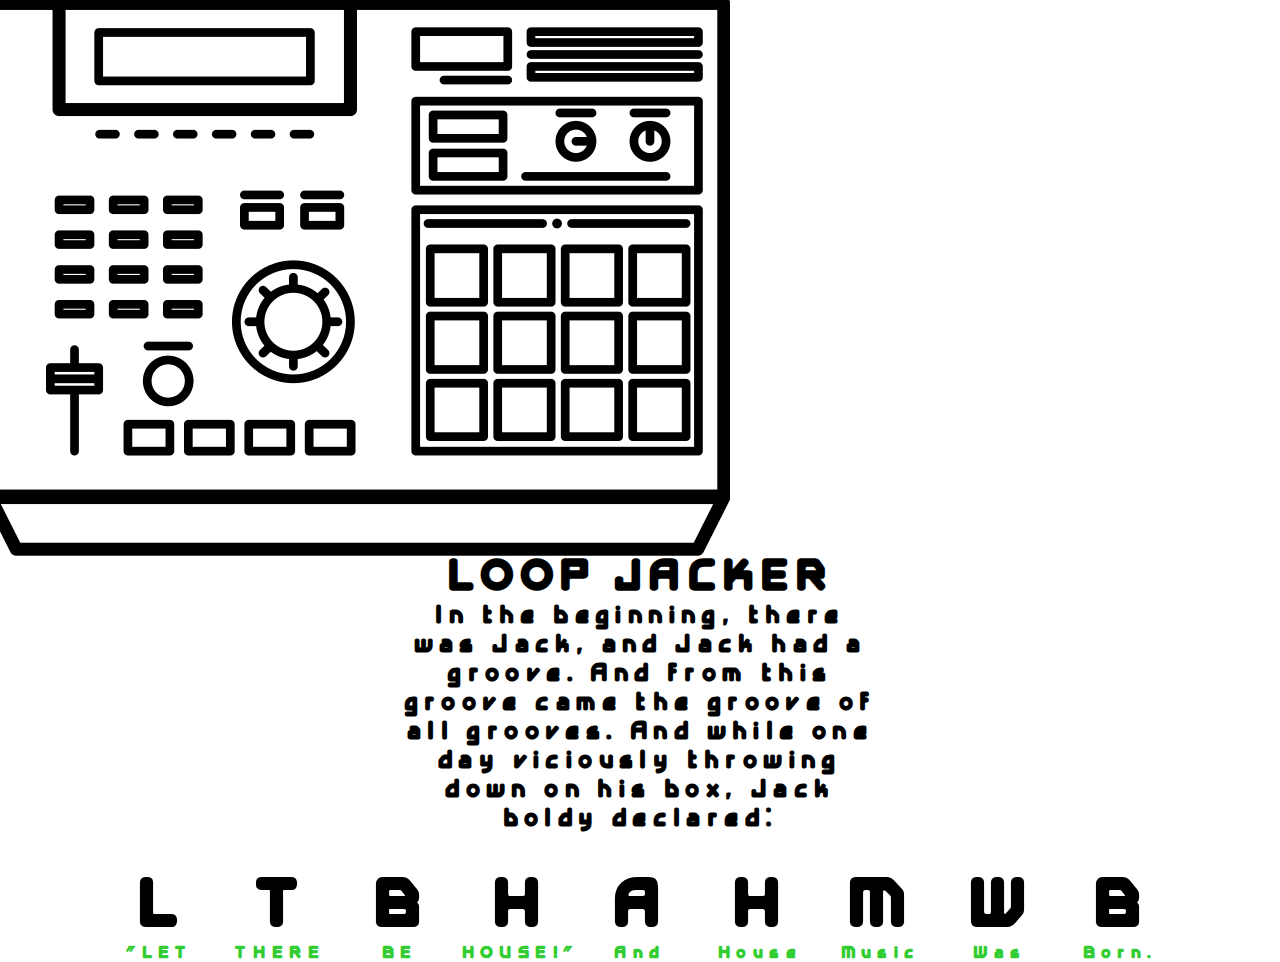
==== loopJacker.html @ 61c23fe3 "Uploaded Loop Jacker files from DJ-STUDIO" ====
<!DOCTYPE html>
<html lang="en">
<head>
    <meta charset="UTF-8">
    <meta name="viewport" content="width=device-width, initial-scale=1.0">
    <title>DJ | Loop Jacker</title>
    <link rel="stylesheet" href="style.css">
  </head>
<body>
    <h1>LOOP JACKER</h1>
    <p style="color: black; font-size: 25px; margin-right: 400px; margin-left: 400px; margin-bottom: 20px;">In the beginning, there was Jack, and Jack had a groove. And from this groove came the groove of all grooves. And while one day viciously throwing down on his box, Jack boldy declared:
        </p>


    <div class="container" style="margin-top: 50px;">
      
      <a href="index.html">
      <img class="heroImage" src="images/cropLogo.png" alt="AKAI MPC"></a>
            
          
          
        <div class="name" id="76">
            <h2>L</h2>
            <h3>"LET</h3>
        </div>
        <div class="name" id="84">
            <h2>T</h2>
            <h3>THERE</h3>
        </div>
        <div class="name" id="66">
            <h2>B</h2>
            <h3>BE</h3>
        </div>
        <div class="name" id="72">
            <h2>H</h2>
            <h3>HOUSE!"</h3>
        </div>
        <div class="name" id="65">
            <h2>A</h2>
            <h3>And </h3>
        </div>
        <div class="name" id="72">
            <h2>H</h2>
            <h3>House</h3>
        </div>
        <div class="name" id="77">
            <h2>M</h2>
            <h3>Music</h3>
        </div>
        <div class="name" id="87">
            <h2>W</h2>
            <h3>Was</h3>
        </div>
        <div class="name" id="66">
            <h2>B</h2>
            <h3>Born.</h3>
        </div>
        
    </div>

    <audio id="81" src="sounds/baby.wav"></audio>
    <audio id="69" src="sounds/change.wav"></audio>
    <audio id="82" src="sounds/iBelieve.wav"></audio>
    <audio id="68" src="sounds/break4luv.wav"></audio>
    <audio id="70" src="sounds/oohyea.wav"></audio>
    <audio id="32" src="sounds/comeonand.wav"></audio>
    <audio id="76" src="sounds/6P9_122_DrmLp01.wav"></audio>
    <audio id="84" src="sounds/6P9_122_DrmLp02.wav"></audio>
    <audio id="66" src="sounds/6P9_122_DrmLp03.wav"></audio>
    <audio id="72" src="sounds/6P9_122_DrmLp04.wav"></audio>
    <audio id="65" src="sounds/6P9_122_DrmLp05.wav"></audio>
    <audio id="72" src="sounds/6P9_122_DrmLp06.wav"></audio>
    <audio id="77" src="sounds/6P9_122_DrmLp07.wav"></audio>
    <audio id="87" src="sounds/6P9_122_DrmLp08.wav"></audio>
    <audio id="78" src="sounds/6P9_122_DrmLp09.wav"></audio>
    
  <script src="app.js"></script>
</body>
</html>
---- style.css ----
*{
  margin: 0;
  padding: 0;
  box-sizing: border-box;
  
}
body{
  width: 100vw;
  height: 100vh;
  display: flex;
  align-items: center;
  justify-content: center;
  flex-direction: column;
}
@font-face {
  font-family:dj-dj;
  src: url(fonts/538LyonsLogoTextRegular-2qnX.ttf);
}
p {
  font-family:dj-dj;
  letter-spacing: .4rem;
  color: black;
  font-weight: 800;
  font-size: 45px;
  text-align: center;
  margin-bottom: 0px;
 

}
.indexHero{
  margin: 0;
  padding: 0;


}
.introBlurb{
  position: absolute;
  bottom: 500px;
}

h1{
  font-family:dj-dj;
  letter-spacing: .4rem;
  color: black;
  font-weight: 800;
  font-size: 45px;
  text-align: center;
  margin-top: 550px;
  margin-bottom: 0px;
}

.heroImage{ 
  position: absolute;
  bottom: 325px;
  right: 550px
}

.container{

  width: 100%;
  height: 0px;
  display: flex;
  align-items: center;
  justify-content: center;
  flex-wrap: wrap;

}
.container div{
  
  width: 100px;
  height: 0px;
  background: rgb(212, 211, 211);
  margin: 10px;
  display: flex;
  flex-direction: column;
  align-items: center;
  justify-content: center;
  border-radius: 5px;
}

.animate{
  transform: scale(4.0);
}

.container div h2{
  font-family:dj-dj;
  letter-spacing: .4rem;
  color:black;
  font-weight: 800;
  font-size: 69px;
}
.container div h3{
  font-family:dj-dj;
  letter-spacing: .4rem;
  color: limegreen;
  font-size: 17px;
}
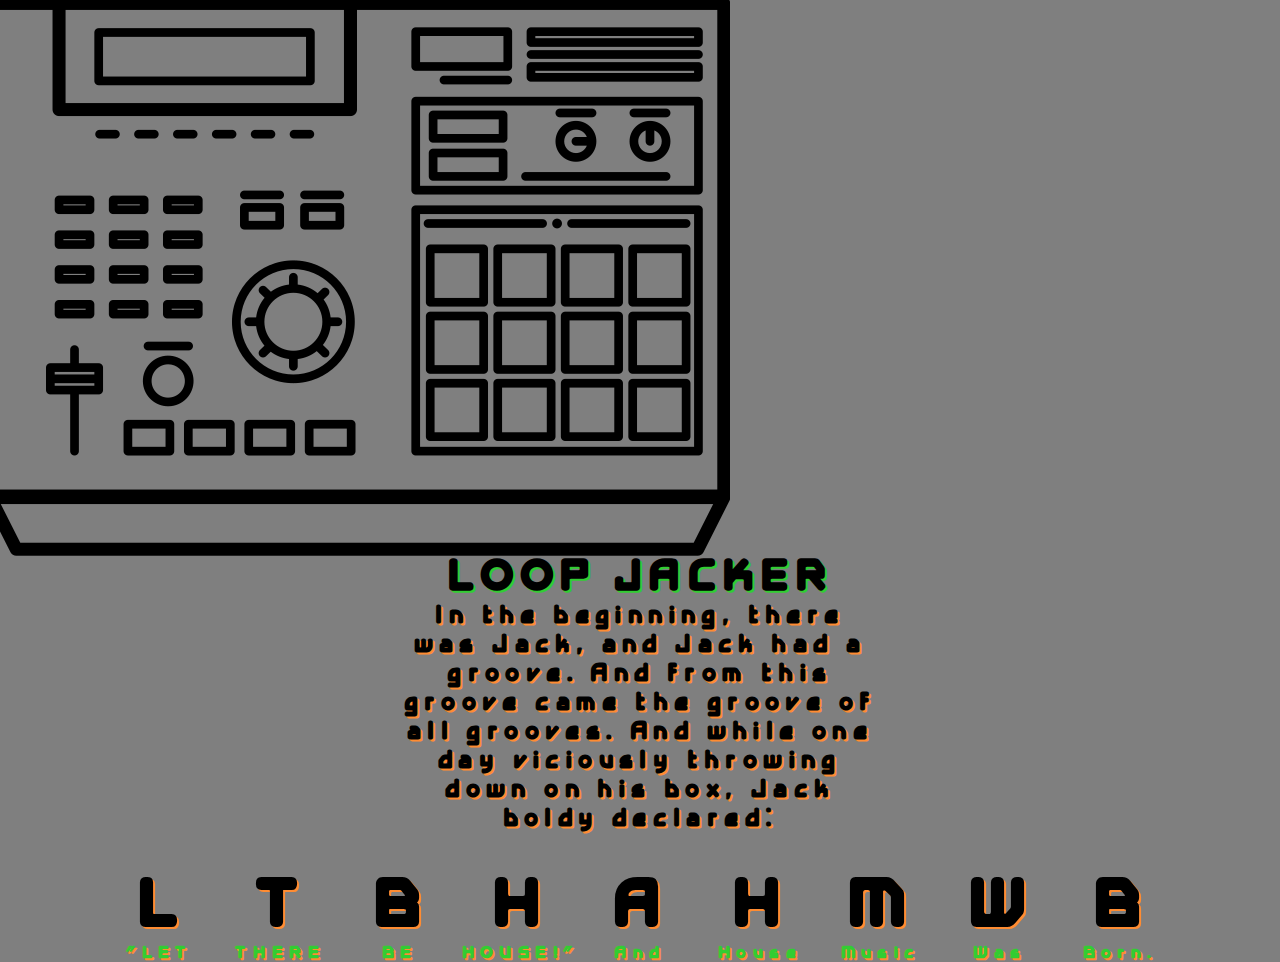
==== commit fa29c52a: "Loop Jacker Text Shading" ====
--- a/loopJacker.html
+++ b/loopJacker.html
@@ -1,24 +1,28 @@
 <!DOCTYPE html>
 <html lang="en">
+
 <head>
     <meta charset="UTF-8">
     <meta name="viewport" content="width=device-width, initial-scale=1.0">
     <title>DJ | Loop Jacker</title>
     <link rel="stylesheet" href="style.css">
-  </head>
+</head>
+
 <body>
     <h1>LOOP JACKER</h1>
-    <p style="color: black; font-size: 25px; margin-right: 400px; margin-left: 400px; margin-bottom: 20px;">In the beginning, there was Jack, and Jack had a groove. And from this groove came the groove of all grooves. And while one day viciously throwing down on his box, Jack boldy declared:
-        </p>
+    <p style="color: black; font-size: 25px; margin-right: 400px; margin-left: 400px; margin-bottom: 20px;">In the
+        beginning, there was Jack, and Jack had a groove. And from this groove came the groove of all grooves. And while
+        one day viciously throwing down on his box, Jack boldy declared:
+    </p>
 
 
     <div class="container" style="margin-top: 50px;">
-      
-      <a href="index.html">
-      <img class="heroImage" src="images/cropLogo.png" alt="AKAI MPC"></a>
-            
-          
-          
+
+        <a href="index.html">
+            <img class="heroImage" src="images/cropLogo.png" alt="AKAI MPC"></a>
+
+
+
         <div class="name" id="76">
             <h2>L</h2>
             <h3>"LET</h3>
@@ -55,7 +59,7 @@
             <h2>B</h2>
             <h3>Born.</h3>
         </div>
-        
+
     </div>
 
     <audio id="81" src="sounds/baby.wav"></audio>
@@ -73,7 +77,8 @@
     <audio id="77" src="sounds/6P9_122_DrmLp07.wav"></audio>
     <audio id="87" src="sounds/6P9_122_DrmLp08.wav"></audio>
     <audio id="78" src="sounds/6P9_122_DrmLp09.wav"></audio>
-    
-  <script src="app.js"></script>
+
+    <script src="app.js"></script>
 </body>
+
 </html>--- a/style.css
+++ b/style.css
@@ -1,10 +1,11 @@
-*{
+* {
   margin: 0;
   padding: 0;
   box-sizing: border-box;
-  
 }
-body{
+
+body {
+  background-color: #7F7F7F;
   width: 100vw;
   height: 100vh;
   display: flex;
@@ -12,51 +13,58 @@
   justify-content: center;
   flex-direction: column;
 }
+
 @font-face {
-  font-family:dj-dj;
+  font-family: dj-dj;
   src: url(fonts/538LyonsLogoTextRegular-2qnX.ttf);
 }
+
 p {
-  font-family:dj-dj;
+  font-family: dj-dj;
   letter-spacing: .4rem;
   color: black;
   font-weight: 800;
   font-size: 45px;
   text-align: center;
+  text-shadow: 2px 2px #FF8C32;
   margin-bottom: 0px;
- 
+
 
 }
-.indexHero{
+
+.indexHero {
   margin: 0;
   padding: 0;
 
 
 }
-.introBlurb{
+
+.introBlurb {
   position: absolute;
   bottom: 500px;
 }
 
-h1{
-  font-family:dj-dj;
+h1 {
+  font-family: dj-dj;
   letter-spacing: .4rem;
   color: black;
   font-weight: 800;
   font-size: 45px;
   text-align: center;
+  text-shadow: 2px 2px limegreen;
   margin-top: 550px;
   margin-bottom: 0px;
 }
 
-.heroImage{ 
+.heroImage {
+  display: flex;
   position: absolute;
   bottom: 325px;
   right: 550px
 }
 
-.container{
-
+.container {
+  display: flex;
   width: 100%;
   height: 0px;
   display: flex;
@@ -65,8 +73,9 @@
   flex-wrap: wrap;
 
 }
-.container div{
-  
+
+.container div {
+  display: flex;
   width: 100px;
   height: 0px;
   background: rgb(212, 211, 211);
@@ -78,20 +87,32 @@
   border-radius: 5px;
 }
 
-.animate{
+.animate {
   transform: scale(4.0);
 }
 
-.container div h2{
-  font-family:dj-dj;
+.name {
+  width: 100px;
+  height: 100px;
+  transition: width 2s;
+  text-shadow: 2px 2px #FF8C32;
+}
+
+.name:hover {
+  width: 3px;
+}
+
+.container div h2 {
+  font-family: dj-dj;
   letter-spacing: .4rem;
-  color:black;
+  color: black;
   font-weight: 800;
   font-size: 69px;
 }
-.container div h3{
-  font-family:dj-dj;
+
+.container div h3 {
+  font-family: dj-dj;
   letter-spacing: .4rem;
   color: limegreen;
   font-size: 17px;
-}
+}